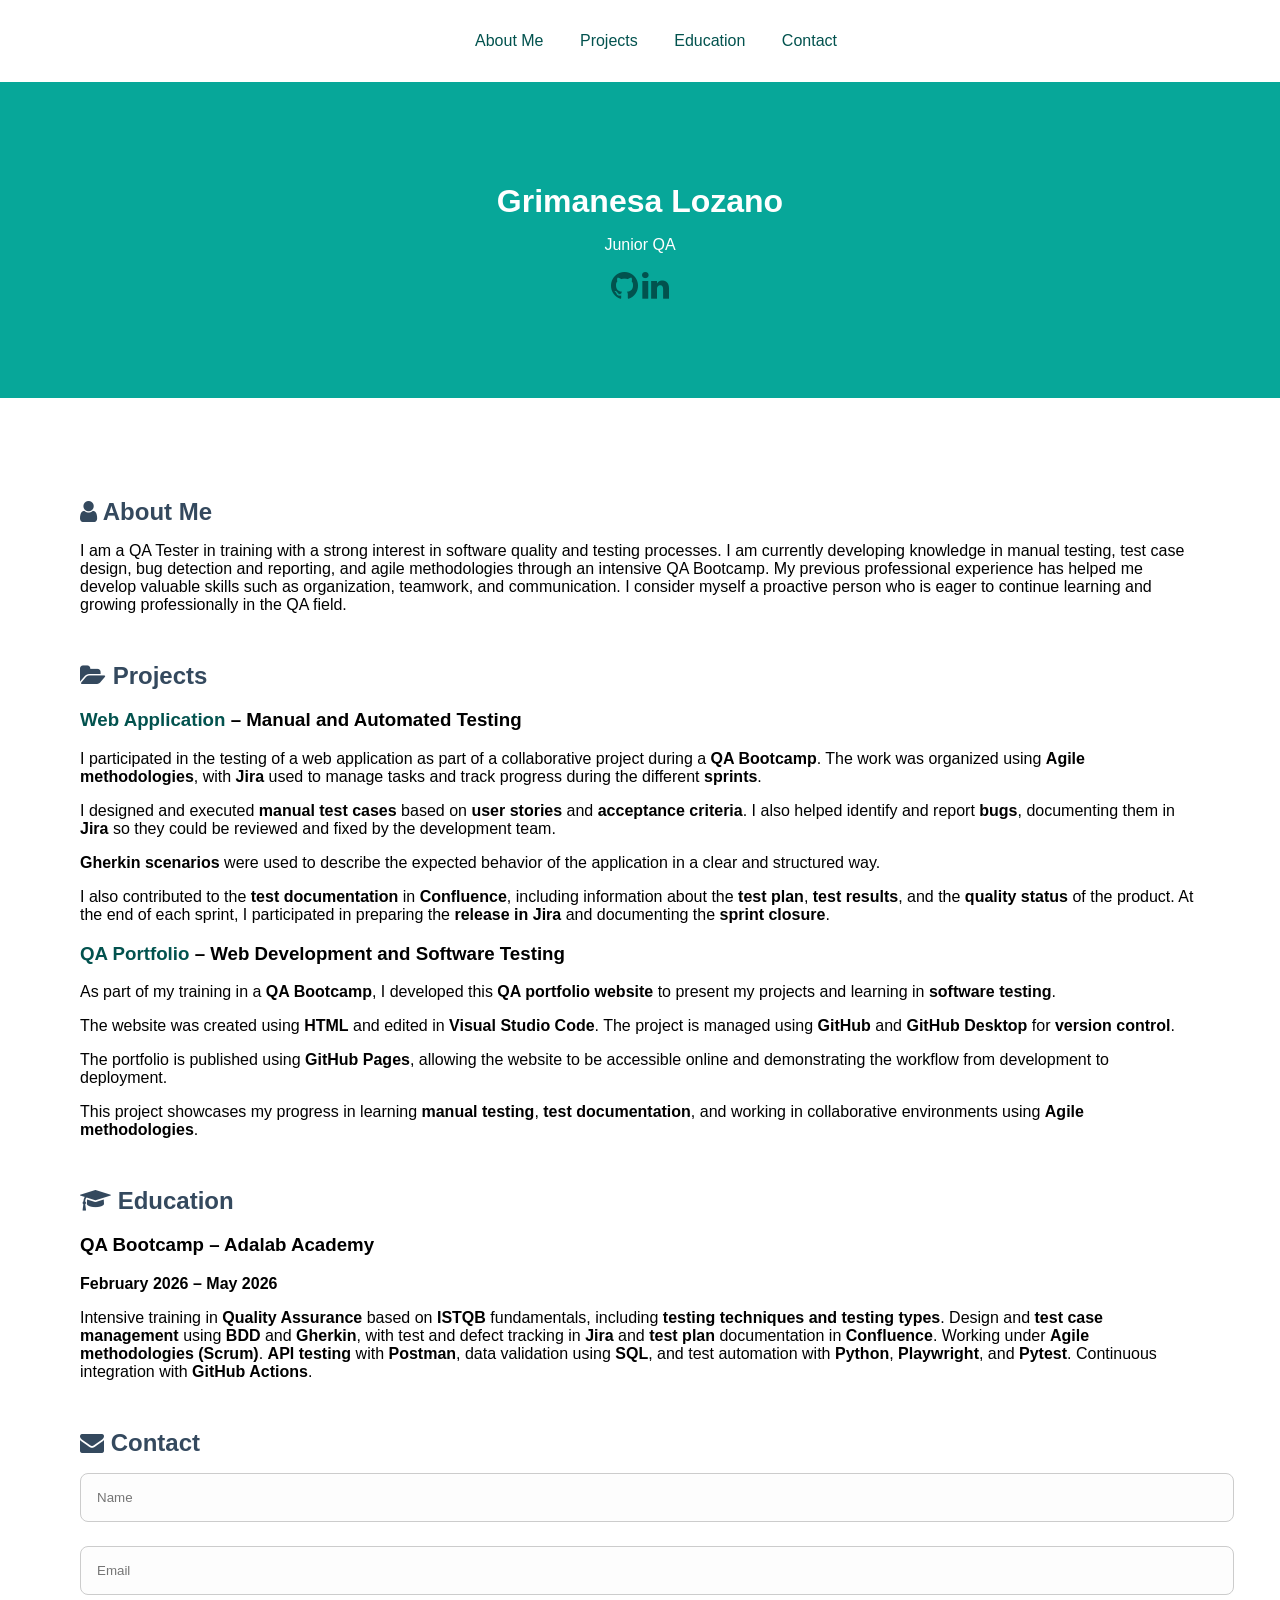
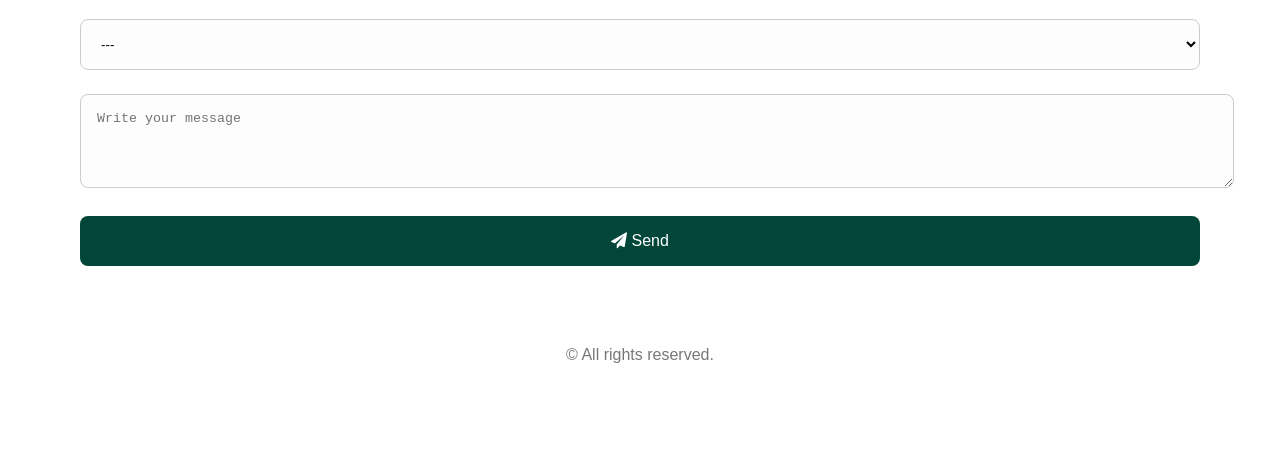
==== index.html @ b8deb7f3 "modificado texto botón contacto" ====
<!DOCTYPE html>
<html lang="es">

<head>
  <meta charset="UTF-8" />
  <meta name="viewport" content="width=device-width, initial-scale=1.0" />
  <meta name="description" content="Portfolio Grimanesa Lozano QA" />
  <meta name="author" content="Grimanesa Lozano" />
  <title>Grimanesa Lozano - Portfolio</title>
  <link href="style.css" rel="stylesheet" />
  <!-- Importar Font Awesome para los iconos -->
  <link rel="stylesheet" href="https://cdnjs.cloudflare.com/ajax/libs/font-awesome/4.7.0/css/font-awesome.min.css" />
</head>

<body>
        <!-- Menú de navegación -->
  <nav>
      <ul>
        <li><a id="menusobremi" href="#sobremi">About Me</a></li>
        <li><a id="menuproyectos" href="#proyectos">Projects</a></li>
        <li><a id="menueducacion" href="#educacion">Education</a></li>
        <li><a id="menucontacto" href="#contacto">Contact</a></li>
      </ul>
    </nav>
  <header>
    <h1 id="minombre">Grimanesa Lozano</h1>
    <p id="titulo">Junior QA</p>
    <p>
      <a id="linkgithub" href="https://github.com/Bootcamp-QA/" title="GitHub"
        class="fa fa-github fa-2x" aria-label="GitHub"></a>
      <a id="linklinkedin" href="https://www.linkedin.com/in/grimanesa-l-a2a8aa11b/" title="LinkedIn"
        class="fa fa-linkedin fa-2x" aria-label="LinkedIn"></a>
    </p>
  </header>
  <main>
    <section id="sobremi">
      <h2 id="titulosobremi">
        <i class="fa fa-user"></i> About Me
      </h2>
<p>
  I am a QA Tester in training with a strong interest in software quality and testing processes. I am currently developing knowledge in manual testing, test case design, bug detection and reporting, and agile methodologies through an intensive QA Bootcamp.
  My previous professional experience has helped me develop valuable skills such as organization, teamwork, and communication. I consider myself a proactive person who is eager to continue learning and growing professionally in the QA field.
</p>

    </section>

    <section id="proyectos">
      <h2 id="tituloproyectos">
        <i class="fa fa-folder-open"></i> Projects
      </h2>

      <h3>
        <a id="linkproyectoapi" href="https://web-qa.dev.adalab.es/" target="_blank">Web Application</a>
        – Manual and Automated Testing
      </h3>
      <p>
I participated in the testing of a web application as part of a collaborative project during a 
<strong>QA Bootcamp</strong>. The work was organized using <strong>Agile methodologies</strong>, 
with <strong>Jira</strong> used to manage tasks and track progress during the different 
<strong>sprints</strong>.
</p>

<p>
I designed and executed <strong>manual test cases</strong> based on <strong>user stories</strong> 
and <strong>acceptance criteria</strong>. I also helped identify and report <strong>bugs</strong>, 
documenting them in <strong>Jira</strong> so they could be reviewed and fixed by the development team.
</p>

<p>
<strong>Gherkin scenarios</strong> were used to describe the expected behavior of the application in a 
clear and structured way.
</p>

<p>
I also contributed to the <strong>test documentation</strong> in <strong>Confluence</strong>, including 
information about the <strong>test plan</strong>, <strong>test results</strong>, and the 
<strong>quality status</strong> of the product. At the end of each sprint, I participated in preparing 
the <strong>release in Jira</strong> and documenting the <strong>sprint closure</strong>.
</p>
      <h3>
        <a id="linkproyectoportafolio" href="https://grimanesaqa.github.io/portfolioqa-template/">QA Portfolio</a>
        – Web Development and Software Testing
      </h3>
     <p>
As part of my training in a <strong>QA Bootcamp</strong>, I developed this 
<strong>QA portfolio website</strong> to present my projects and learning in 
<strong>software testing</strong>.
</p>

<p>
The website was created using <strong>HTML</strong> and edited in 
<strong>Visual Studio Code</strong>. The project is managed using 
<strong>GitHub</strong> and <strong>GitHub Desktop</strong> for 
<strong>version control</strong>.
</p>

<p>
The portfolio is published using <strong>GitHub Pages</strong>, allowing the 
website to be accessible online and demonstrating the workflow from development 
to deployment.
</p>

<p>
This project showcases my progress in learning <strong>manual testing</strong>, 
<strong>test documentation</strong>, and working in collaborative environments 
using <strong>Agile methodologies</strong>.
</p>
      
    </section>

    <section id="educacion">
      <h2 id="tituloeducacion">
        <i class="fa fa-graduation-cap"></i> Education
      </h2>

<h3>QA Bootcamp – Adalab Academy</h3>
<p><strong>February 2026 – May 2026</strong></p>
<p>
  Intensive training in <strong>Quality Assurance</strong> based on
  <strong>ISTQB</strong> fundamentals, including <strong>testing techniques and testing types</strong>.
  Design and <strong>test case management</strong> using
  <strong>BDD</strong> and <strong>Gherkin</strong>, with test and defect tracking
  in <strong>Jira</strong> and <strong>test plan</strong> documentation in
  <strong>Confluence</strong>. Working under <strong>Agile methodologies (Scrum)</strong>.
  <strong>API testing</strong> with <strong>Postman</strong>, data validation
  using <strong>SQL</strong>, and test automation with <strong>Python</strong>,
  <strong>Playwright</strong>, and <strong>Pytest</strong>. Continuous integration with
  <strong>GitHub Actions</strong>.
</p>
    </section>

<section id="contacto">
  <h2 id="titulocontacto">
    <i class="fa fa-envelope"></i> Contact
  </h2>
  <form id="contactForm" onsubmit="return enviarFormulario(event)">
    <input id="nombre" type="text" placeholder="Name" />
    <input id="email" type="email" placeholder="Email" />
    <select id="asunto">
      <option value="">---</option>
      <option value="info">Information</option>
      <option value="job">Job Offer</option>
      <option value="other">Other</option>
    </select>
    <textarea id="mensaje" rows="4" placeholder="Write your message"></textarea>
    <button id="enviar" type="submit">
      <i class="fa fa-paper-plane"></i> Send
    </button>
  </form>
  <p id="formMessage"></p>
</section>


  <footer>
    <p>&copy; All rights reserved.</p>
  </footer>
</body>
<script src="script.js" defer></script>
</html>
---- style.css ----
body {
  font-family: Verdana, Arial, sans-serif;
  font-size: 1rem;
  color: black;
  margin: 0;
}

header {
  background-color: rgb(7, 167, 153);
  color: white;
  padding: 5rem;
  text-align: center;
}

main {
  padding: 5rem;
  text-align: left;
}

nav {
  text-align: center;
  width:100%;
  padding: 1rem;
}

nav ul {
  padding: 0;
  margin: 0;
    background-color: white;
  
}

nav ul li {
  display: inline-block;
  margin: 0rem;
  font-size: 1rem;
  padding: 1rem;
  border-radius: 0.5rem ;

}
/* Menú vertical en móvil */
@media (max-width: 768px) {
  nav ul li {
    display: block;
    margin: 0.8rem 0;
  }
}

h1 {
  font-size: 2rem;
  margin-bottom: 1rem;
}

p {
  font-size: 1rem;
  margin-bottom: 1rem;
}

a {
  color: #02524e;
  text-decoration: none;
}

a:hover {
  text-decoration: underline;
}

section {
  margin-bottom: 3rem;
}

h2 {
  font-size: 1.5rem;
  margin-bottom: 1rem;
  color: #34495e;
}

/* FORMULARIO */
form {
  width: 100%;
  font-size: 1rem;
}

input,
textarea,
select {
  width: 100%;
  padding: 1rem;
  margin-bottom: 1.5rem;
  border: 1px solid #ccc;
  border-radius: 0.5rem;
  background-color: #fdfdfd;
}

button {
  width: 100%;
  padding: 1rem;
  background-color: #02463a;
  color: white;
  border: none;
  border-radius: 0.5rem;
  font-size: 1rem;
}

footer {
  margin-top: 2rem;
  padding: 1rem;
  font-size: 0.9rem;
  color: #777;
  text-align: center;
}

table {
  width: 100%;
  border-collapse: collapse;
  table-layout: fixed; /* CLAVE */
  font-family: Arial, sans-serif;
}

th, td {
  border: 1px solid #ddd;
  padding: 6px;
  font-size: 14px;
  word-wrap: break-word;
  overflow-wrap: break-word;
}

thead {
  background-color: #f4f4f4;
}

/* Móvil */
@media (max-width: 768px) {
  th, td {
    font-size: 12px;
    padding: 4px;
  }
}
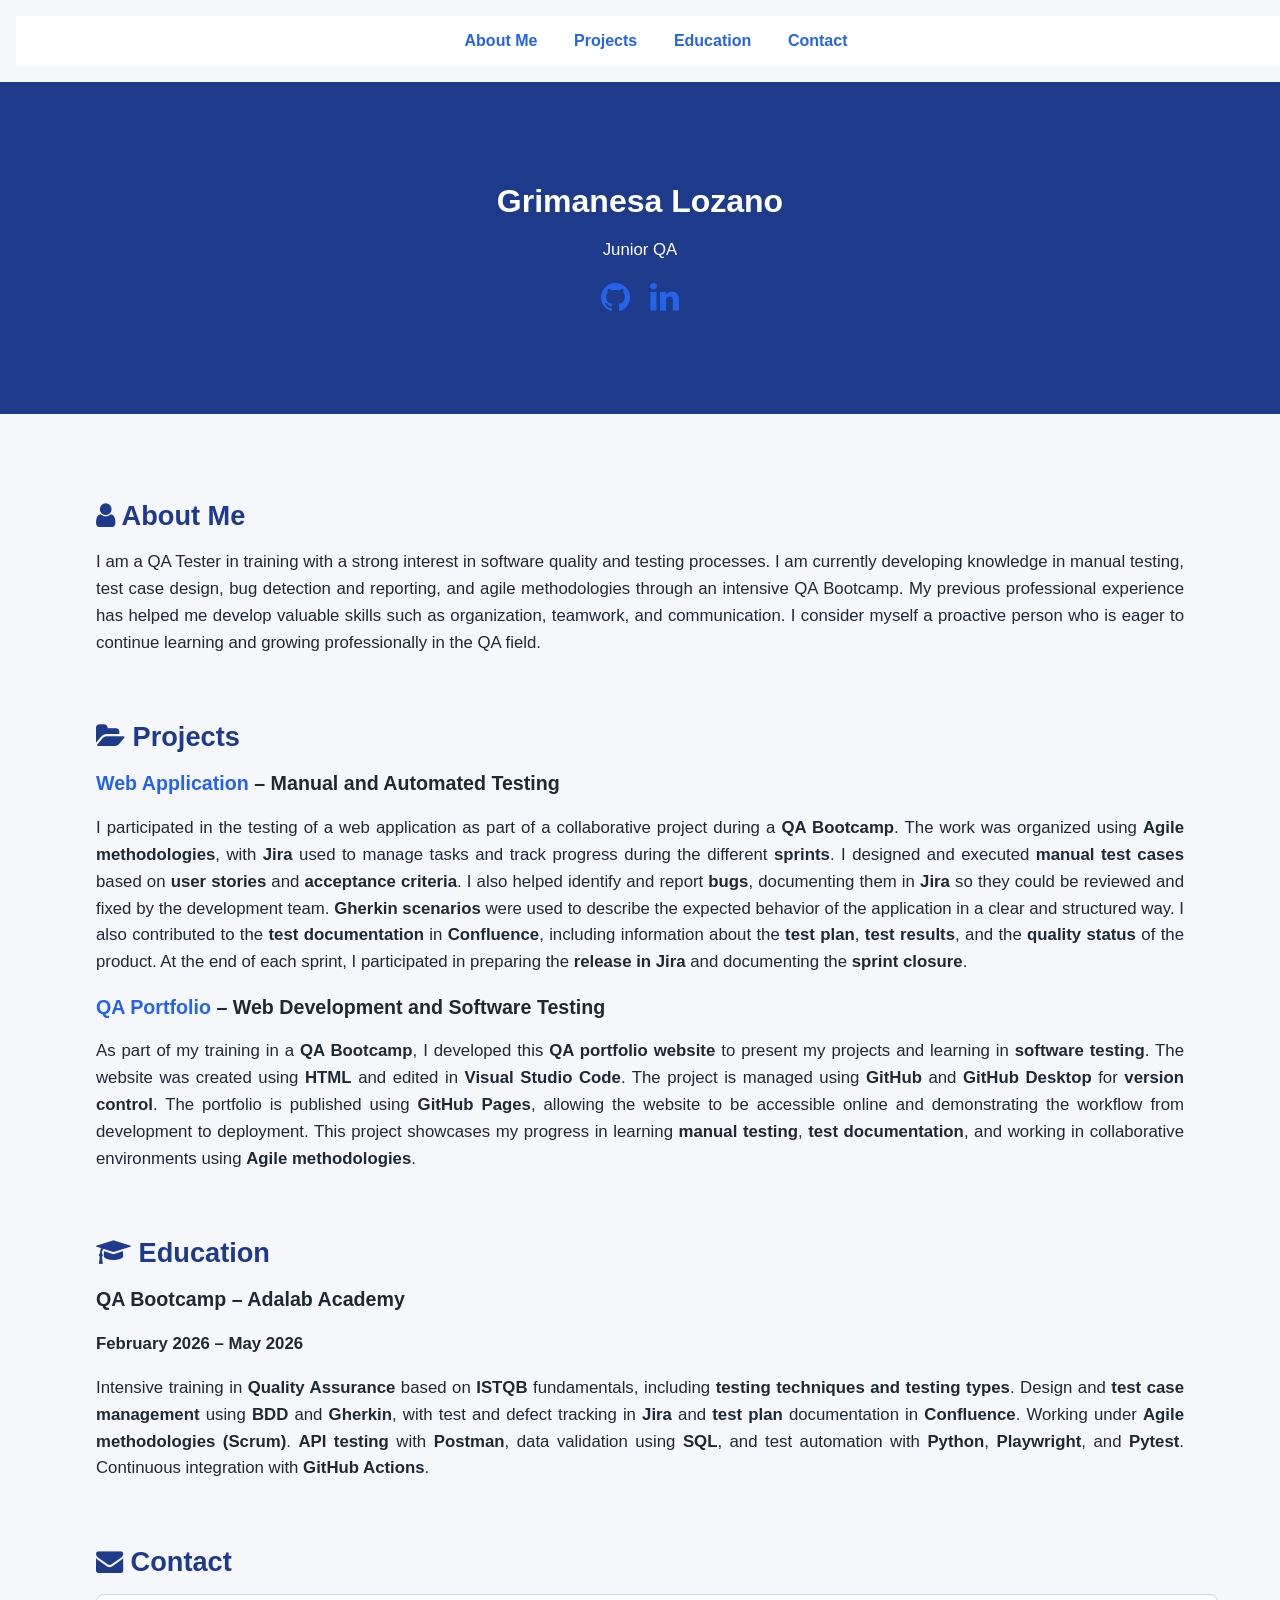
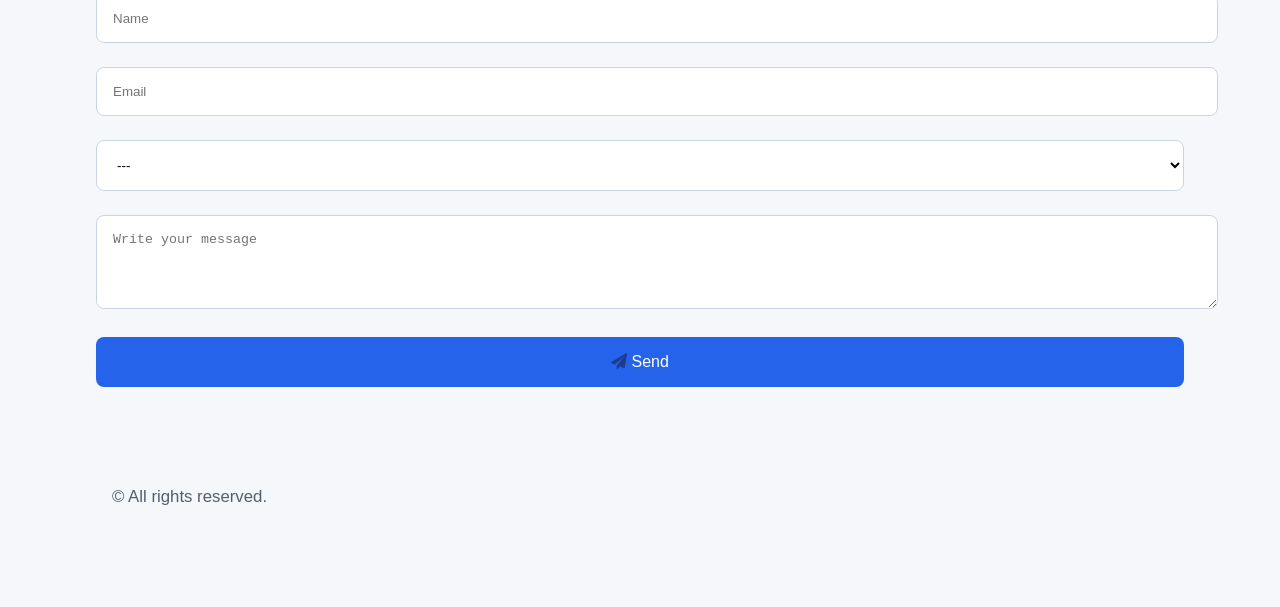
==== commit 6004c427: "modificación de párrafos en html y de estilo" ====
--- a/index.html
+++ b/index.html
@@ -26,7 +26,7 @@
     <h1 id="minombre">Grimanesa Lozano</h1>
     <p id="titulo">Junior QA</p>
     <p>
-      <a id="linkgithub" href="https://github.com/Bootcamp-QA/" title="GitHub"
+      <a id="linkgithub" href="https://github.com/GrimanesaQA" title="GitHub"
         class="fa fa-github fa-2x" aria-label="GitHub"></a>
       <a id="linklinkedin" href="https://www.linkedin.com/in/grimanesa-l-a2a8aa11b/" title="LinkedIn"
         class="fa fa-linkedin fa-2x" aria-label="LinkedIn"></a>
@@ -57,25 +57,15 @@
 I participated in the testing of a web application as part of a collaborative project during a 
 <strong>QA Bootcamp</strong>. The work was organized using <strong>Agile methodologies</strong>, 
 with <strong>Jira</strong> used to manage tasks and track progress during the different 
-<strong>sprints</strong>.
-</p>
-
-<p>
-I designed and executed <strong>manual test cases</strong> based on <strong>user stories</strong> 
-and <strong>acceptance criteria</strong>. I also helped identify and report <strong>bugs</strong>, 
-documenting them in <strong>Jira</strong> so they could be reviewed and fixed by the development team.
-</p>
-
-<p>
-<strong>Gherkin scenarios</strong> were used to describe the expected behavior of the application in a 
-clear and structured way.
-</p>
-
-<p>
-I also contributed to the <strong>test documentation</strong> in <strong>Confluence</strong>, including 
-information about the <strong>test plan</strong>, <strong>test results</strong>, and the 
-<strong>quality status</strong> of the product. At the end of each sprint, I participated in preparing 
-the <strong>release in Jira</strong> and documenting the <strong>sprint closure</strong>.
+<strong>sprints</strong>. I designed and executed <strong>manual test cases</strong> based on 
+<strong>user stories</strong> and <strong>acceptance criteria</strong>. I also helped identify and 
+report <strong>bugs</strong>, documenting them in <strong>Jira</strong> so they could be reviewed 
+and fixed by the development team. <strong>Gherkin scenarios</strong> were used to describe the 
+expected behavior of the application in a clear and structured way. I also contributed to the 
+<strong>test documentation</strong> in <strong>Confluence</strong>, including information about the 
+<strong>test plan</strong>, <strong>test results</strong>, and the <strong>quality status</strong> 
+of the product. At the end of each sprint, I participated in preparing the 
+<strong>release in Jira</strong> and documenting the <strong>sprint closure</strong>.
 </p>
       <h3>
         <a id="linkproyectoportafolio" href="https://grimanesaqa.github.io/portfolioqa-template/">QA Portfolio</a>
@@ -84,24 +74,13 @@
      <p>
 As part of my training in a <strong>QA Bootcamp</strong>, I developed this 
 <strong>QA portfolio website</strong> to present my projects and learning in 
-<strong>software testing</strong>.
-</p>
-
-<p>
-The website was created using <strong>HTML</strong> and edited in 
-<strong>Visual Studio Code</strong>. The project is managed using 
+<strong>software testing</strong>. The website was created using <strong>HTML</strong> 
+and edited in <strong>Visual Studio Code</strong>. The project is managed using 
 <strong>GitHub</strong> and <strong>GitHub Desktop</strong> for 
-<strong>version control</strong>.
-</p>
-
-<p>
-The portfolio is published using <strong>GitHub Pages</strong>, allowing the 
-website to be accessible online and demonstrating the workflow from development 
-to deployment.
-</p>
-
-<p>
-This project showcases my progress in learning <strong>manual testing</strong>, 
+<strong>version control</strong>. The portfolio is published using 
+<strong>GitHub Pages</strong>, allowing the website to be accessible online and 
+demonstrating the workflow from development to deployment. This project showcases 
+my progress in learning <strong>manual testing</strong>, 
 <strong>test documentation</strong>, and working in collaborative environments 
 using <strong>Agile methodologies</strong>.
 </p>
@@ -135,14 +114,14 @@
   </h2>
   <form id="contactForm" onsubmit="return enviarFormulario(event)">
     <input id="nombre" type="text" placeholder="Name" />
-    <input id="email" type="email" placeholder="Email" />
-    <select id="asunto">
+    <input id="email" type="email" placeholder="Email" required />
+    <select id="asunto" required>
       <option value="">---</option>
       <option value="info">Information</option>
       <option value="job">Job Offer</option>
       <option value="other">Other</option>
     </select>
-    <textarea id="mensaje" rows="4" placeholder="Write your message"></textarea>
+    <textarea id="mensaje" rows="4" placeholder="Write your message" required maxlength="500"></textarea>
     <button id="enviar" type="submit">
       <i class="fa fa-paper-plane"></i> Send
     </button>
--- a/style.css
+++ b/style.css
@@ -1,19 +1,21 @@
 body {
   font-family: Verdana, Arial, sans-serif;
-  font-size: 1rem;
-  color: black;
+  font-size: 1.05rem;
+  color: #1f2933;
   margin: 0;
+  background-color: #f5f7fa;
+
 }
 
 header {
-  background-color: rgb(7, 167, 153);
+  background-color: #1e3a8a;
   color: white;
   padding: 5rem;
   text-align: center;
 }
 
 main {
-  padding: 5rem;
+  padding: 4rem 6rem;
   text-align: left;
 }
 
@@ -52,27 +54,31 @@
 }
 
 p {
-  font-size: 1rem;
+  font-size: 1.05rem;
   margin-bottom: 1rem;
+  line-height: 1.6;
+  text-align: justify;
 }
 
 a {
-  color: #02524e;
+     color: #2563eb;
   text-decoration: none;
+  font-weight: bold;
 }
 
 a:hover {
+  color: #1e40af;
   text-decoration: underline;
 }
 
 section {
-  margin-bottom: 3rem;
+  margin-bottom: 4rem;
 }
 
 h2 {
-  font-size: 1.5rem;
+  font-size: 1.7rem;
   margin-bottom: 1rem;
-  color: #34495e;
+  color: #1e3a8a;
 }
 
 /* FORMULARIO */
@@ -87,15 +93,15 @@
   width: 100%;
   padding: 1rem;
   margin-bottom: 1.5rem;
-  border: 1px solid #ccc;
+  border: 1px solid #cbd5e1;
   border-radius: 0.5rem;
-  background-color: #fdfdfd;
+  background-color: #ffffff;
 }
 
 button {
   width: 100%;
   padding: 1rem;
-  background-color: #02463a;
+  background-color: #2563eb;
   color: white;
   border: none;
   border-radius: 0.5rem;
@@ -105,8 +111,8 @@
 footer {
   margin-top: 2rem;
   padding: 1rem;
-  font-size: 0.9rem;
-  color: #777;
+  font-size: 0.95rem;
+  color: #52606d;
   text-align: center;
 }
 
@@ -137,4 +143,24 @@
   }
 }
 
+i {
+  color: #1e3a8a;
+}
 
+header {
+  text-align: center;
+}
+
+header p {
+  text-align: center;
+}
+
+header a {
+  display: inline-block;
+  text-align: center;
+  margin: 0 0.5rem;
+}
+
+header i {
+  color: #2563eb;
+}
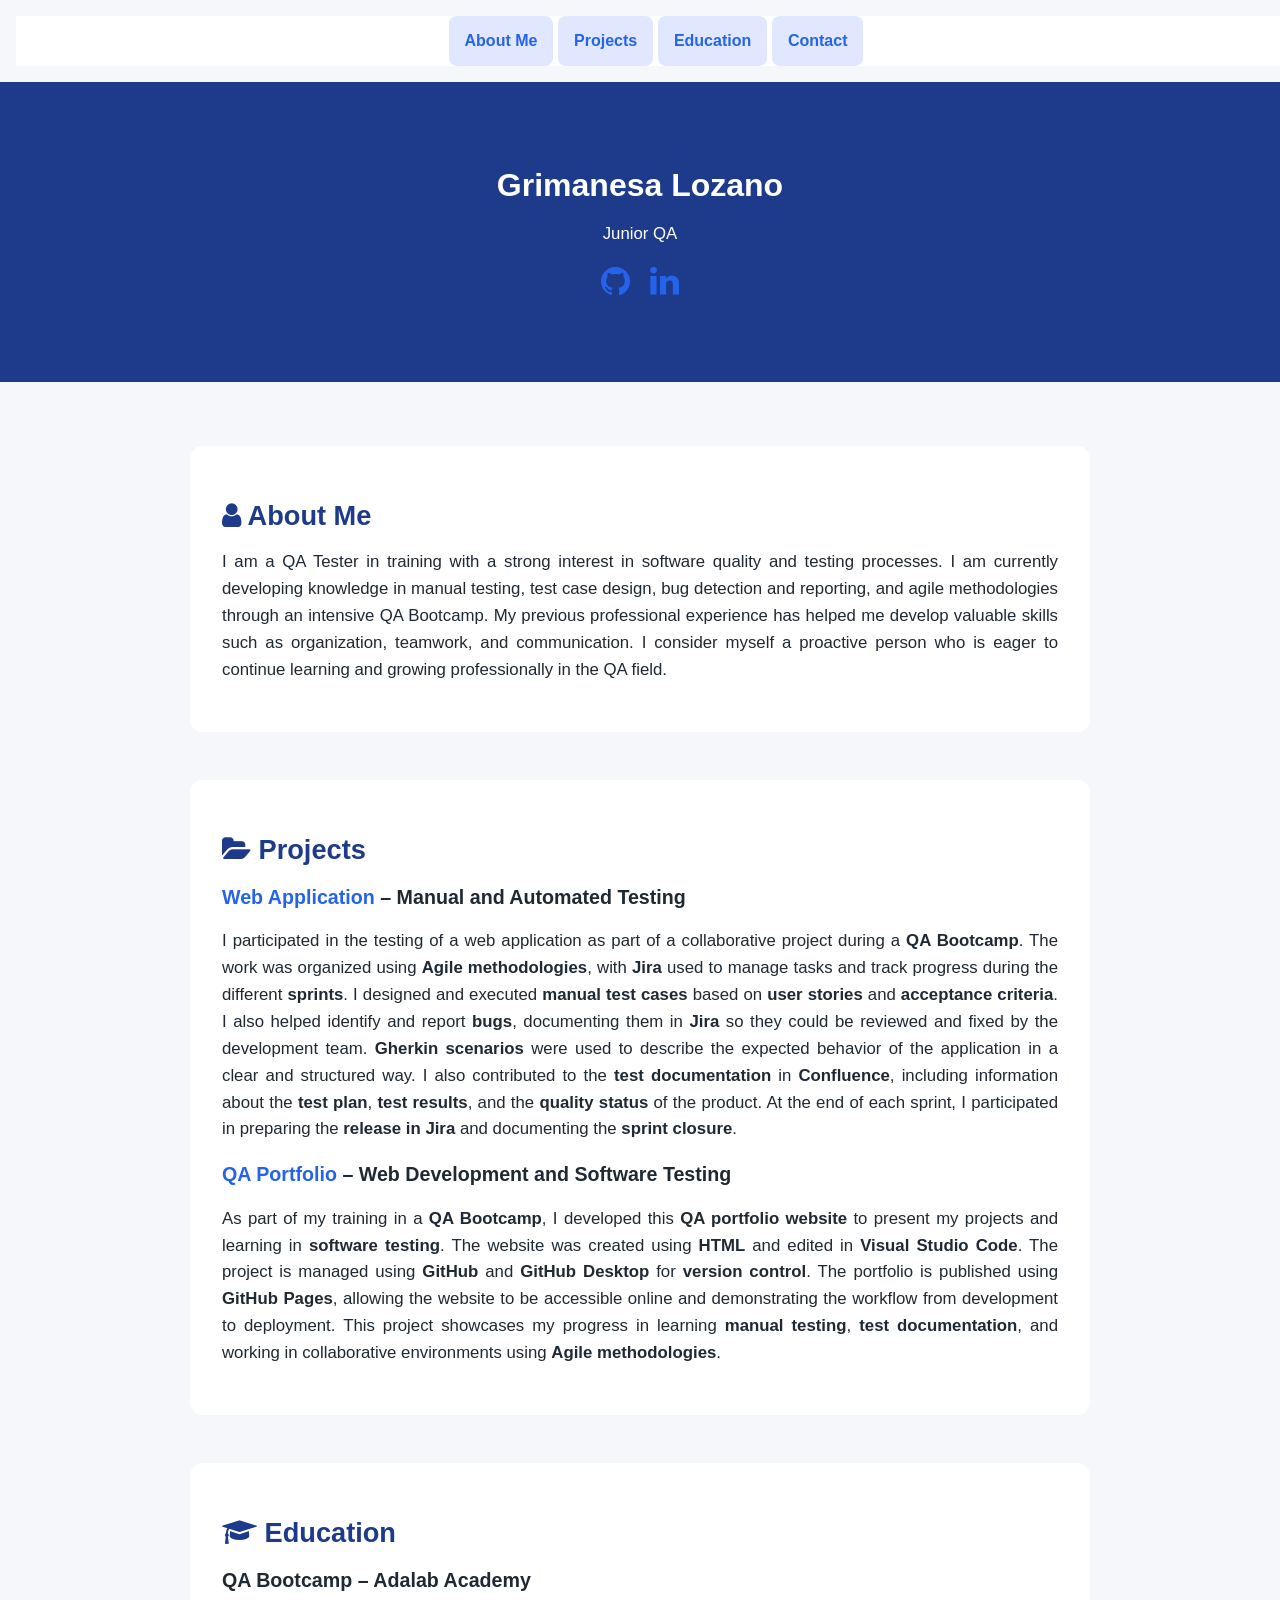
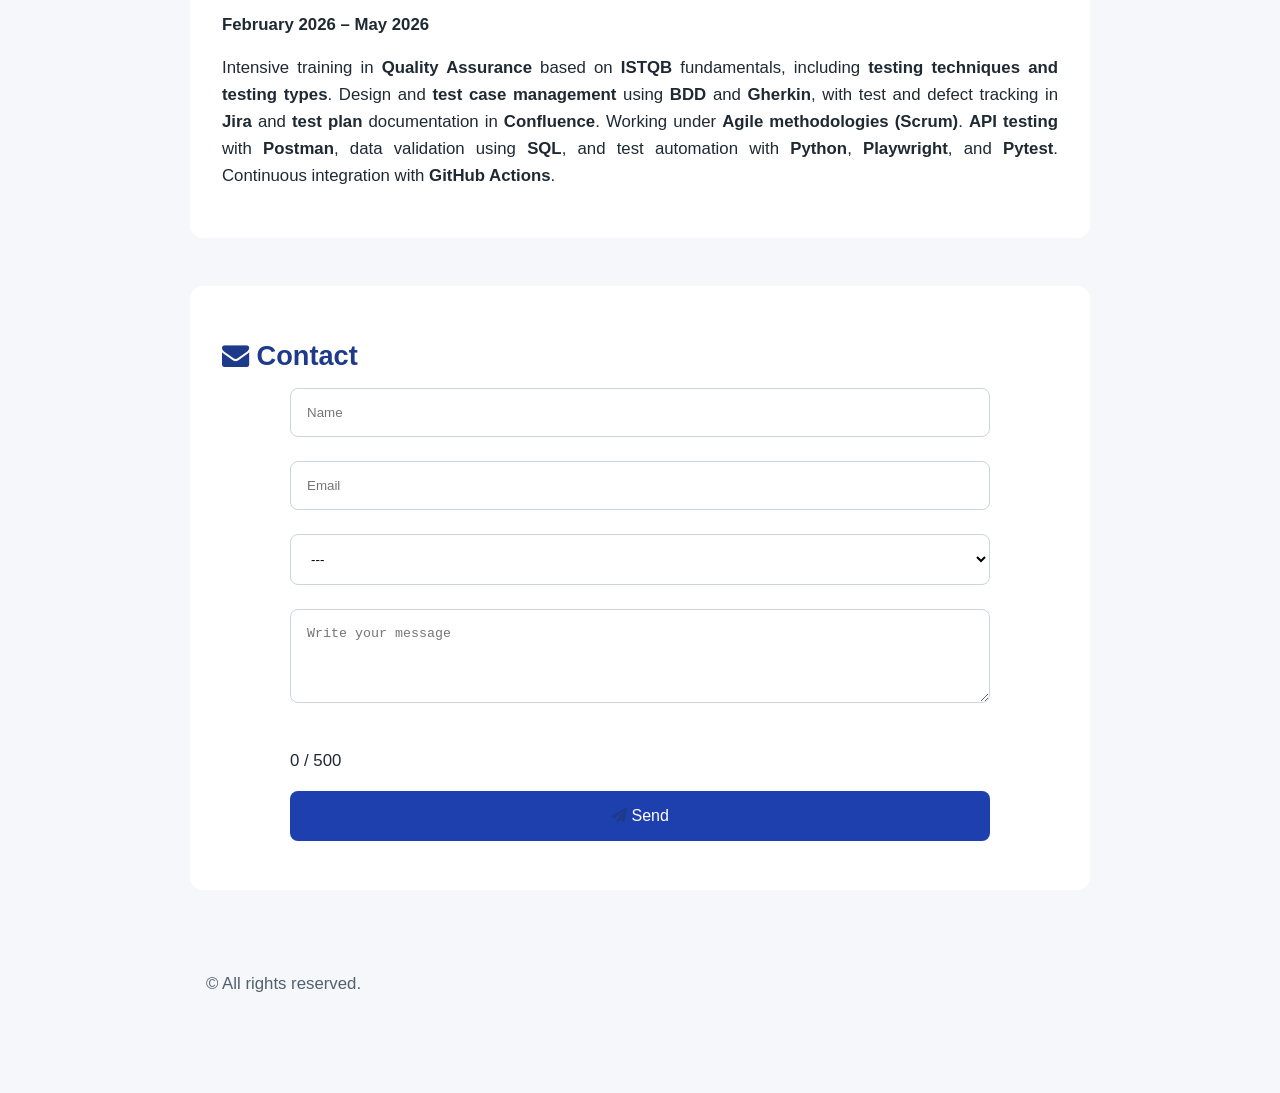
==== commit 4013e779: "modificación del área de texto en contacto" ====
--- a/index.html
+++ b/index.html
@@ -122,6 +122,7 @@
       <option value="other">Other</option>
     </select>
     <textarea id="mensaje" rows="4" placeholder="Write your message" required maxlength="500"></textarea>
+<p id="charCount">0 / 500</p>
     <button id="enviar" type="submit">
       <i class="fa fa-paper-plane"></i> Send
     </button>
--- a/style.css
+++ b/style.css
@@ -10,13 +10,14 @@
 header {
   background-color: #1e3a8a;
   color: white;
-  padding: 5rem;
+  padding: 4rem 2rem;
   text-align: center;
 }
 
 main {
-  padding: 4rem 6rem;
-  text-align: left;
+  max-width: 900px;
+  margin: 0 auto;
+  padding: 4rem 2rem;
 }
 
 nav {
@@ -38,6 +39,8 @@
   font-size: 1rem;
   padding: 1rem;
   border-radius: 0.5rem ;
+  background-color: #e0e7ff;
+  cursor: pointer;
 
 }
 /* Menú vertical en móvil */
@@ -106,6 +109,14 @@
   border: none;
   border-radius: 0.5rem;
   font-size: 1rem;
+  background-color: #1e40af;
+  cursor: pointer;
+  transition: all 0.3s ease;
+  button:hover {
+  background-color: #1e40af;
+  transform: translateY(-2px);
+  cursor: pointer;
+}
 }
 
 footer {
@@ -164,3 +175,40 @@
 header i {
   color: #2563eb;
 }
+
+section {
+  margin-bottom: 3rem;
+  background-color: white;
+  padding: 2rem;
+  border-radius: 0.8rem;
+}
+
+section {
+  margin-bottom: 3rem;
+  background-color: white;
+  padding: 2rem;
+  border-radius: 0.8rem;
+}
+
+input,
+textarea,
+select {
+  box-sizing: border-box;
+}
+
+input:focus,
+textarea:focus,
+select:focus {
+  outline: none;
+  border: 2px solid #2563eb;
+  background-color: #f0f7ff;
+}
+
+form {
+  max-width: 700px;
+  margin: 0 auto;
+}
+
+body {
+  overflow-x: hidden;
+}
